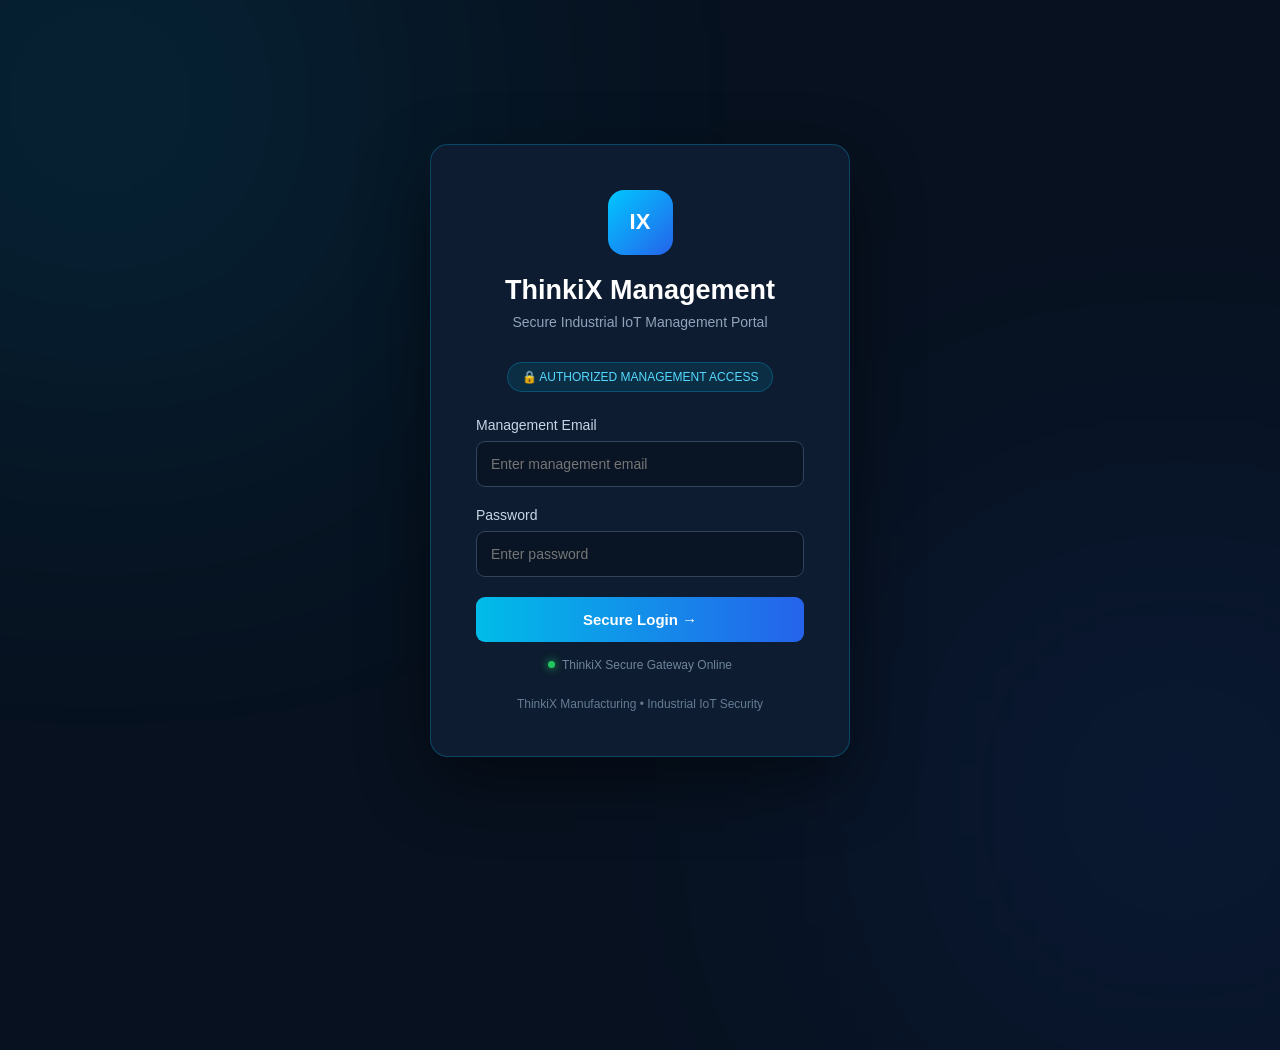
==== index.html @ d0cf89c4 "Add files via upload" ====
<!doctype html>
<html lang="en">
  <head>
    <meta charset="UTF-8" />
    <meta name="viewport" content="width=device-width, initial-scale=1.0" />

    <title>ThinkiX | Management Login</title>

    <style>
      * {
        margin: 0;
        padding: 0;
        box-sizing: border-box;
        font-family: Arial, sans-serif;
      }

      body {
        min-height: 100vh;
        display: flex;
        justify-content: center;
        align-items: center;
        background: #07111f;
        color: white;
        overflow: hidden;
      }

      /* Background glow */
      body::before {
        content: "";
        position: absolute;
        width: 500px;
        height: 500px;
        background: #00c8ff;
        filter: blur(180px);
        opacity: 0.15;
        top: -150px;
        left: -150px;
      }

      body::after {
        content: "";
        position: absolute;
        width: 500px;
        height: 500px;
        background: #2563eb;
        filter: blur(180px);
        opacity: 0.15;
        bottom: -150px;
        right: -150px;
      }

      .login-container {
        width: 420px;
        padding: 45px;
        background: rgba(15, 30, 50, 0.92);
        border: 1px solid rgba(0, 200, 255, 0.25);
        border-radius: 18px;
        box-shadow: 0 25px 70px rgba(0, 0, 0, 0.45);
        position: relative;
        z-index: 1;
      }

      .logo {
        width: 65px;
        height: 65px;
        margin: 0 auto 20px;
        border-radius: 16px;
        background: linear-gradient(135deg, #00c8ff, #2563eb);
        display: flex;
        align-items: center;
        justify-content: center;
        font-size: 22px;
        font-weight: bold;
      }

      h1 {
        text-align: center;
        font-size: 27px;
        margin-bottom: 8px;
      }

      .subtitle {
        text-align: center;
        color: #91a4bb;
        font-size: 14px;
        margin-bottom: 32px;
      }

      .management-badge {
        width: fit-content;
        margin: 0 auto 25px;
        padding: 7px 14px;
        border-radius: 20px;
        background: rgba(0, 200, 255, 0.1);
        border: 1px solid rgba(0, 200, 255, 0.25);
        color: #54d9ff;
        font-size: 12px;
      }

      label {
        display: block;
        margin-bottom: 8px;
        color: #c8d5e5;
        font-size: 14px;
      }

      input {
        width: 100%;
        padding: 14px;
        margin-bottom: 20px;
        border-radius: 9px;
        border: 1px solid #31445c;
        background: #091525;
        color: white;
        outline: none;
        font-size: 14px;
      }

      input:focus {
        border-color: #00c8ff;
        box-shadow: 0 0 0 3px rgba(0, 200, 255, 0.08);
      }

      button {
        width: 100%;
        padding: 14px;
        border: none;
        border-radius: 9px;
        background: linear-gradient(90deg, #00bce8, #2563eb);
        color: white;
        font-size: 15px;
        font-weight: bold;
        cursor: pointer;
        transition: 0.2s;
      }

      button:hover {
        transform: translateY(-2px);
        box-shadow: 0 8px 25px rgba(0, 174, 255, 0.25);
      }

      .footer-text {
        text-align: center;
        margin-top: 25px;
        color: #667b94;
        font-size: 12px;
      }

      .status {
        display: flex;
        justify-content: center;
        align-items: center;
        gap: 7px;
        margin-top: 16px;
        color: #6f849b;
        font-size: 12px;
      }

      .dot {
        width: 7px;
        height: 7px;
        background: #22c55e;
        border-radius: 50%;
        box-shadow: 0 0 8px #22c55e;
      }
    </style>
  </head>

  <body>
    <div class="login-container">
      <div class="logo">IX</div>

      <h1>ThinkiX Management</h1>

      <p class="subtitle">Secure Industrial IoT Management Portal</p>

      <div class="management-badge">🔒 AUTHORIZED MANAGEMENT ACCESS</div>

      <form id="loginForm">
        <label for="email"> Management Email </label>

        <input
          type="email"
          id="email"
          placeholder="Enter management email"
          required
        />

        <label for="password"> Password </label>

        <input
          type="password"
          id="password"
          placeholder="Enter password"
          required
        />

        <button type="submit">Secure Login →</button>
      </form>

      <div class="status">
        <span class="dot"></span>
        ThinkiX Secure Gateway Online
      </div>

      <p class="footer-text">ThinkiX Manufacturing • Industrial IoT Security</p>
    </div>

    <!-- LOGIN CONNECTION TO LIVE RENDER BACKEND -->

    <script>
      const loginForm = document.getElementById("loginForm");

      loginForm.addEventListener("submit", async function (event) {
        event.preventDefault();

        const email = document.getElementById("email").value;

        const password = document.getElementById("password").value;

        try {
          // LIVE RENDER BACKEND
          const response = await fetch(
            "https://bn304-backend.onrender.com/login",
            {
              method: "POST",

              headers: {
                "Content-Type": "application/json",
              },

              body: JSON.stringify({
                email: email,
                password: password,
              }),
            },
          );

          const result = await response.json();

          // LOGIN SUCCESSFUL
          if (response.ok && result.success) {
            window.location.href = "management.html";
          }

          // WRONG EMAIL OR PASSWORD
          else {
            alert(result.message || "Invalid email or password");
          }
        } catch (error) {
          console.error("Login error:", error);

          alert("Cannot connect to the ThinkiX backend. Please try again.");
        }
      });
    </script>
  </body>
</html>
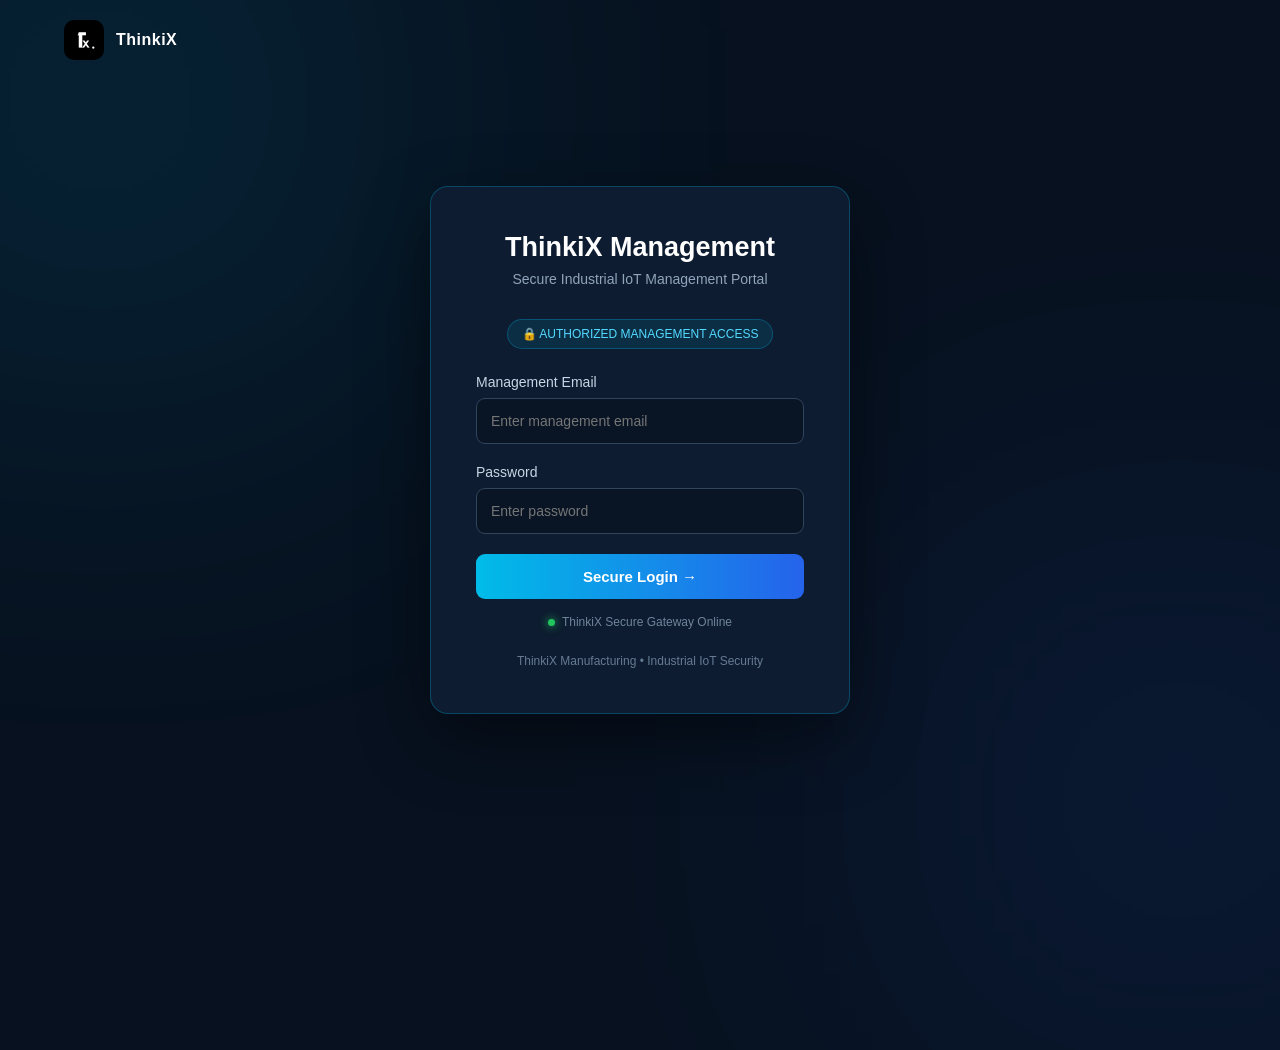
==== commit 4e7341e3: "Add files via upload" ====
--- a/index.html
+++ b/index.html
@@ -1,258 +1,291 @@
-<!doctype html>
-<html lang="en">
-  <head>
-    <meta charset="UTF-8" />
-    <meta name="viewport" content="width=device-width, initial-scale=1.0" />
-
-    <title>ThinkiX | Management Login</title>
-
-    <style>
-      * {
-        margin: 0;
-        padding: 0;
-        box-sizing: border-box;
-        font-family: Arial, sans-serif;
-      }
-
-      body {
-        min-height: 100vh;
-        display: flex;
-        justify-content: center;
-        align-items: center;
-        background: #07111f;
-        color: white;
-        overflow: hidden;
-      }
-
-      /* Background glow */
-      body::before {
-        content: "";
-        position: absolute;
-        width: 500px;
-        height: 500px;
-        background: #00c8ff;
-        filter: blur(180px);
-        opacity: 0.15;
-        top: -150px;
-        left: -150px;
-      }
-
-      body::after {
-        content: "";
-        position: absolute;
-        width: 500px;
-        height: 500px;
-        background: #2563eb;
-        filter: blur(180px);
-        opacity: 0.15;
-        bottom: -150px;
-        right: -150px;
-      }
-
-      .login-container {
-        width: 420px;
-        padding: 45px;
-        background: rgba(15, 30, 50, 0.92);
-        border: 1px solid rgba(0, 200, 255, 0.25);
-        border-radius: 18px;
-        box-shadow: 0 25px 70px rgba(0, 0, 0, 0.45);
-        position: relative;
-        z-index: 1;
-      }
-
-      .logo {
-        width: 65px;
-        height: 65px;
-        margin: 0 auto 20px;
-        border-radius: 16px;
-        background: linear-gradient(135deg, #00c8ff, #2563eb);
-        display: flex;
-        align-items: center;
-        justify-content: center;
-        font-size: 22px;
-        font-weight: bold;
-      }
-
-      h1 {
-        text-align: center;
-        font-size: 27px;
-        margin-bottom: 8px;
-      }
-
-      .subtitle {
-        text-align: center;
-        color: #91a4bb;
-        font-size: 14px;
-        margin-bottom: 32px;
-      }
-
-      .management-badge {
-        width: fit-content;
-        margin: 0 auto 25px;
-        padding: 7px 14px;
-        border-radius: 20px;
-        background: rgba(0, 200, 255, 0.1);
-        border: 1px solid rgba(0, 200, 255, 0.25);
-        color: #54d9ff;
-        font-size: 12px;
-      }
-
-      label {
-        display: block;
-        margin-bottom: 8px;
-        color: #c8d5e5;
-        font-size: 14px;
-      }
-
-      input {
-        width: 100%;
-        padding: 14px;
-        margin-bottom: 20px;
-        border-radius: 9px;
-        border: 1px solid #31445c;
-        background: #091525;
-        color: white;
-        outline: none;
-        font-size: 14px;
-      }
-
-      input:focus {
-        border-color: #00c8ff;
-        box-shadow: 0 0 0 3px rgba(0, 200, 255, 0.08);
-      }
-
-      button {
-        width: 100%;
-        padding: 14px;
-        border: none;
-        border-radius: 9px;
-        background: linear-gradient(90deg, #00bce8, #2563eb);
-        color: white;
-        font-size: 15px;
-        font-weight: bold;
-        cursor: pointer;
-        transition: 0.2s;
-      }
-
-      button:hover {
-        transform: translateY(-2px);
-        box-shadow: 0 8px 25px rgba(0, 174, 255, 0.25);
-      }
-
-      .footer-text {
-        text-align: center;
-        margin-top: 25px;
-        color: #667b94;
-        font-size: 12px;
-      }
-
-      .status {
-        display: flex;
-        justify-content: center;
-        align-items: center;
-        gap: 7px;
-        margin-top: 16px;
-        color: #6f849b;
-        font-size: 12px;
-      }
-
-      .dot {
-        width: 7px;
-        height: 7px;
-        background: #22c55e;
-        border-radius: 50%;
-        box-shadow: 0 0 8px #22c55e;
-      }
-    </style>
-  </head>
-
-  <body>
-    <div class="login-container">
-      <div class="logo">IX</div>
-
-      <h1>ThinkiX Management</h1>
-
-      <p class="subtitle">Secure Industrial IoT Management Portal</p>
-
-      <div class="management-badge">🔒 AUTHORIZED MANAGEMENT ACCESS</div>
-
-      <form id="loginForm">
-        <label for="email"> Management Email </label>
-
-        <input
-          type="email"
-          id="email"
-          placeholder="Enter management email"
-          required
-        />
-
-        <label for="password"> Password </label>
-
-        <input
-          type="password"
-          id="password"
-          placeholder="Enter password"
-          required
-        />
-
-        <button type="submit">Secure Login →</button>
-      </form>
-
-      <div class="status">
-        <span class="dot"></span>
-        ThinkiX Secure Gateway Online
-      </div>
-
-      <p class="footer-text">ThinkiX Manufacturing • Industrial IoT Security</p>
-    </div>
-
-    <!-- LOGIN CONNECTION TO LIVE RENDER BACKEND -->
-
-    <script>
-      const loginForm = document.getElementById("loginForm");
-
-      loginForm.addEventListener("submit", async function (event) {
-        event.preventDefault();
-
-        const email = document.getElementById("email").value;
-
-        const password = document.getElementById("password").value;
-
-        try {
-          // LIVE RENDER BACKEND
-          const response = await fetch(
-            "https://bn304-backend.onrender.com/login",
-            {
-              method: "POST",
-
-              headers: {
-                "Content-Type": "application/json",
-              },
-
-              body: JSON.stringify({
-                email: email,
-                password: password,
-              }),
-            },
-          );
-
-          const result = await response.json();
-
-          // LOGIN SUCCESSFUL
-          if (response.ok && result.success) {
-            window.location.href = "management.html";
-          }
-
-          // WRONG EMAIL OR PASSWORD
-          else {
-            alert(result.message || "Invalid email or password");
-          }
-        } catch (error) {
-          console.error("Login error:", error);
-
-          alert("Cannot connect to the ThinkiX backend. Please try again.");
-        }
-      });
-    </script>
-  </body>
-</html>
+<!doctype html>
+<html lang="en">
+  <head>
+    <meta charset="UTF-8" />
+    <meta name="viewport" content="width=device-width, initial-scale=1.0" />
+
+    <title>ThinkiX | Management Login</title>
+
+    <style>
+      * {
+        margin: 0;
+        padding: 0;
+        box-sizing: border-box;
+        font-family: Arial, sans-serif;
+      }
+
+      body {
+        min-height: 100vh;
+        display: flex;
+        justify-content: center;
+        align-items: center;
+        background: #07111f;
+        color: white;
+        overflow: hidden;
+      }
+
+      /* Background glow */
+      body::before {
+        content: "";
+        position: absolute;
+        width: 500px;
+        height: 500px;
+        background: #00c8ff;
+        filter: blur(180px);
+        opacity: 0.15;
+        top: -150px;
+        left: -150px;
+      }
+
+      body::after {
+        content: "";
+        position: absolute;
+        width: 500px;
+        height: 500px;
+        background: #2563eb;
+        filter: blur(180px);
+        opacity: 0.15;
+        bottom: -150px;
+        right: -150px;
+      }
+
+      .login-topbar {
+        position: fixed;
+        top: 0;
+        left: 0;
+        right: 0;
+        z-index: 5;
+
+        display: flex;
+        align-items: center;
+        gap: 12px;
+
+        padding: 20px 5%;
+      }
+
+      .login-topbar img {
+        width: 40px;
+        height: 40px;
+        border-radius: 10px;
+        background: #000;
+        object-fit: contain;
+        padding: 4px;
+        box-sizing: border-box;
+      }
+
+      .login-topbar span {
+        font-weight: 800;
+        font-size: 16px;
+        letter-spacing: 0.5px;
+      }
+
+      .login-container {
+        width: 420px;
+        padding: 45px;
+        background: rgba(15, 30, 50, 0.92);
+        border: 1px solid rgba(0, 200, 255, 0.25);
+        border-radius: 18px;
+        box-shadow: 0 25px 70px rgba(0, 0, 0, 0.45);
+        position: relative;
+        z-index: 1;
+      }
+
+      .logo {
+        width: 65px;
+        height: 65px;
+        margin: 0 auto 20px;
+        border-radius: 16px;
+        background: linear-gradient(135deg, #00c8ff, #2563eb);
+        display: flex;
+        align-items: center;
+        justify-content: center;
+        font-size: 22px;
+        font-weight: bold;
+      }
+
+      h1 {
+        text-align: center;
+        font-size: 27px;
+        margin-bottom: 8px;
+      }
+
+      .subtitle {
+        text-align: center;
+        color: #91a4bb;
+        font-size: 14px;
+        margin-bottom: 32px;
+      }
+
+      .management-badge {
+        width: fit-content;
+        margin: 0 auto 25px;
+        padding: 7px 14px;
+        border-radius: 20px;
+        background: rgba(0, 200, 255, 0.1);
+        border: 1px solid rgba(0, 200, 255, 0.25);
+        color: #54d9ff;
+        font-size: 12px;
+      }
+
+      label {
+        display: block;
+        margin-bottom: 8px;
+        color: #c8d5e5;
+        font-size: 14px;
+      }
+
+      input {
+        width: 100%;
+        padding: 14px;
+        margin-bottom: 20px;
+        border-radius: 9px;
+        border: 1px solid #31445c;
+        background: #091525;
+        color: white;
+        outline: none;
+        font-size: 14px;
+      }
+
+      input:focus {
+        border-color: #00c8ff;
+        box-shadow: 0 0 0 3px rgba(0, 200, 255, 0.08);
+      }
+
+      button {
+        width: 100%;
+        padding: 14px;
+        border: none;
+        border-radius: 9px;
+        background: linear-gradient(90deg, #00bce8, #2563eb);
+        color: white;
+        font-size: 15px;
+        font-weight: bold;
+        cursor: pointer;
+        transition: 0.2s;
+      }
+
+      button:hover {
+        transform: translateY(-2px);
+        box-shadow: 0 8px 25px rgba(0, 174, 255, 0.25);
+      }
+
+      .footer-text {
+        text-align: center;
+        margin-top: 25px;
+        color: #667b94;
+        font-size: 12px;
+      }
+
+      .status {
+        display: flex;
+        justify-content: center;
+        align-items: center;
+        gap: 7px;
+        margin-top: 16px;
+        color: #6f849b;
+        font-size: 12px;
+      }
+
+      .dot {
+        width: 7px;
+        height: 7px;
+        background: #22c55e;
+        border-radius: 50%;
+        box-shadow: 0 0 8px #22c55e;
+      }
+    </style>
+  </head>
+
+  <body>
+    <header class="login-topbar">
+      <img src="[data-uri]" alt="ThinkiX logo" />
+      <span>ThinkiX</span>
+    </header>
+
+    <div class="login-container">
+      <h1>ThinkiX Management</h1>
+
+      <p class="subtitle">Secure Industrial IoT Management Portal</p>
+
+      <div class="management-badge">🔒 AUTHORIZED MANAGEMENT ACCESS</div>
+
+      <form id="loginForm">
+        <label for="email"> Management Email </label>
+
+        <input
+          type="email"
+          id="email"
+          placeholder="Enter management email"
+          required
+        />
+
+        <label for="password"> Password </label>
+
+        <input
+          type="password"
+          id="password"
+          placeholder="Enter password"
+          required
+        />
+
+        <button type="submit">Secure Login →</button>
+      </form>
+
+      <div class="status">
+        <span class="dot"></span>
+        ThinkiX Secure Gateway Online
+      </div>
+
+      <p class="footer-text">ThinkiX Manufacturing • Industrial IoT Security</p>
+    </div>
+
+    <!-- LOGIN CONNECTION TO LIVE RENDER BACKEND -->
+
+    <script>
+      const loginForm = document.getElementById("loginForm");
+
+      loginForm.addEventListener("submit", async function (event) {
+        event.preventDefault();
+
+        const email = document.getElementById("email").value;
+
+        const password = document.getElementById("password").value;
+
+        try {
+          // LIVE RENDER BACKEND
+          const response = await fetch(
+            "https://bn304-backend.onrender.com/login",
+            {
+              method: "POST",
+
+              headers: {
+                "Content-Type": "application/json",
+              },
+
+              body: JSON.stringify({
+                email: email,
+                password: password,
+              }),
+            },
+          );
+
+          const result = await response.json();
+
+          // LOGIN SUCCESSFUL
+          if (response.ok && result.success) {
+            window.location.href = "management.html";
+          }
+
+          // WRONG EMAIL OR PASSWORD
+          else {
+            alert(result.message || "Invalid email or password");
+          }
+        } catch (error) {
+          console.error("Login error:", error);
+
+          alert("Cannot connect to the ThinkiX backend. Please try again.");
+        }
+      });
+    </script>
+  </body>
+</html>
